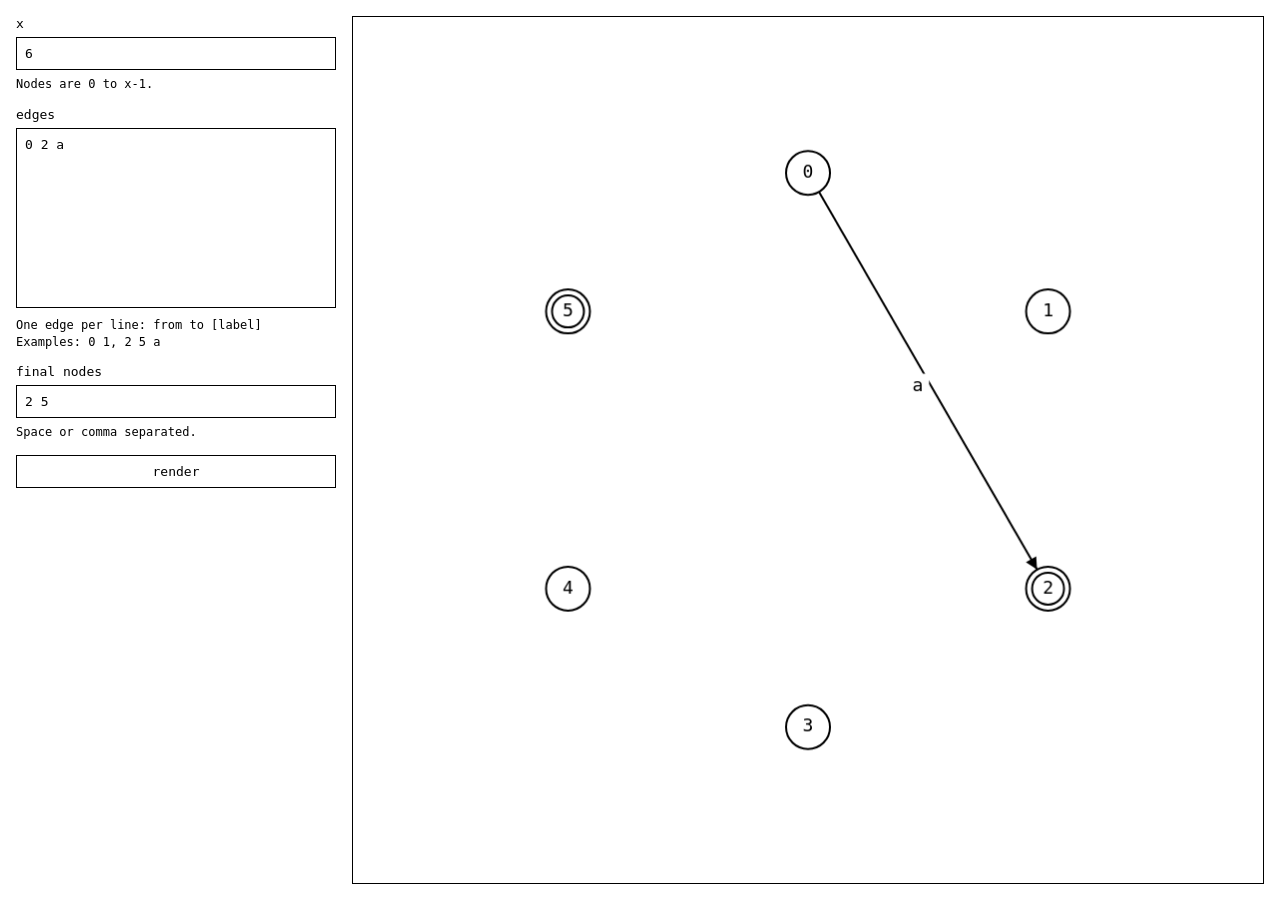
==== ui/index.html @ a3c1192a "change name of folder frontend -> ui" ====
<!doctype html>
<html lang="en">
<head>
  <meta charset="UTF-8" />
  <meta name="viewport" content="width=device-width, initial-scale=1.0" />
  <title>Minimal Graph Editor</title>
  <link rel="stylesheet" href="styles.css" />
</head>
<body>
  <div class="app">
    <div class="panel">
      <div class="field">
        <label for="nodeCount">x</label>
        <input id="nodeCount" type="number" min="1" value="6" />
        <div class="hint">Nodes are 0 to x-1.</div>
      </div>

      <div class="field">
        <label for="edgesInput">edges</label>
        <textarea id="edgesInput">0 2 a</textarea>
        <div class="hint">
          One edge per line: <code>from to [label]</code><br />
          Examples: <code>0 1</code>, <code>2 5 a</code>
        </div>
      </div>

      <div class="field">
        <label for="finalNodesInput">final nodes</label>
        <input id="finalNodesInput" type="text" value="2 5" />
        <div class="hint">Space or comma separated.</div>
      </div>

      <button id="renderBtn" type="button">render</button>
    </div>

    <div class="canvas-wrap">
      <canvas id="graphCanvas" width="1000" height="700"></canvas>
    </div>
  </div>

  <script src="script.js"></script>
</body>
</html>
---- ui/styles.css ----
* {
  box-sizing: border-box;
}

body {
  margin: 0;
  font-family: monospace;
  background: #fff;
  color: #000;
}

.app {
  display: flex;
  gap: 16px;
  padding: 16px;
  height: 100vh;
}

.panel {
  width: 320px;
  display: flex;
  flex-direction: column;
  gap: 14px;
}

.field label {
  display: block;
  margin-bottom: 6px;
}

input,
textarea,
button {
  width: 100%;
  border: 1px solid #000;
  background: #fff;
  color: #000;
  font: inherit;
  padding: 8px;
}

textarea {
  resize: none;
  min-height: 180px;
}

button {
  cursor: pointer;
}

.hint {
  margin-top: 6px;
  font-size: 12px;
  line-height: 1.4;
}

.canvas-wrap {
  flex: 1;
  min-width: 0;
  display: flex;
}

canvas {
  width: 100%;
  height: 100%;
  border: 1px solid #000;
  display: block;
  background: #fff;
}
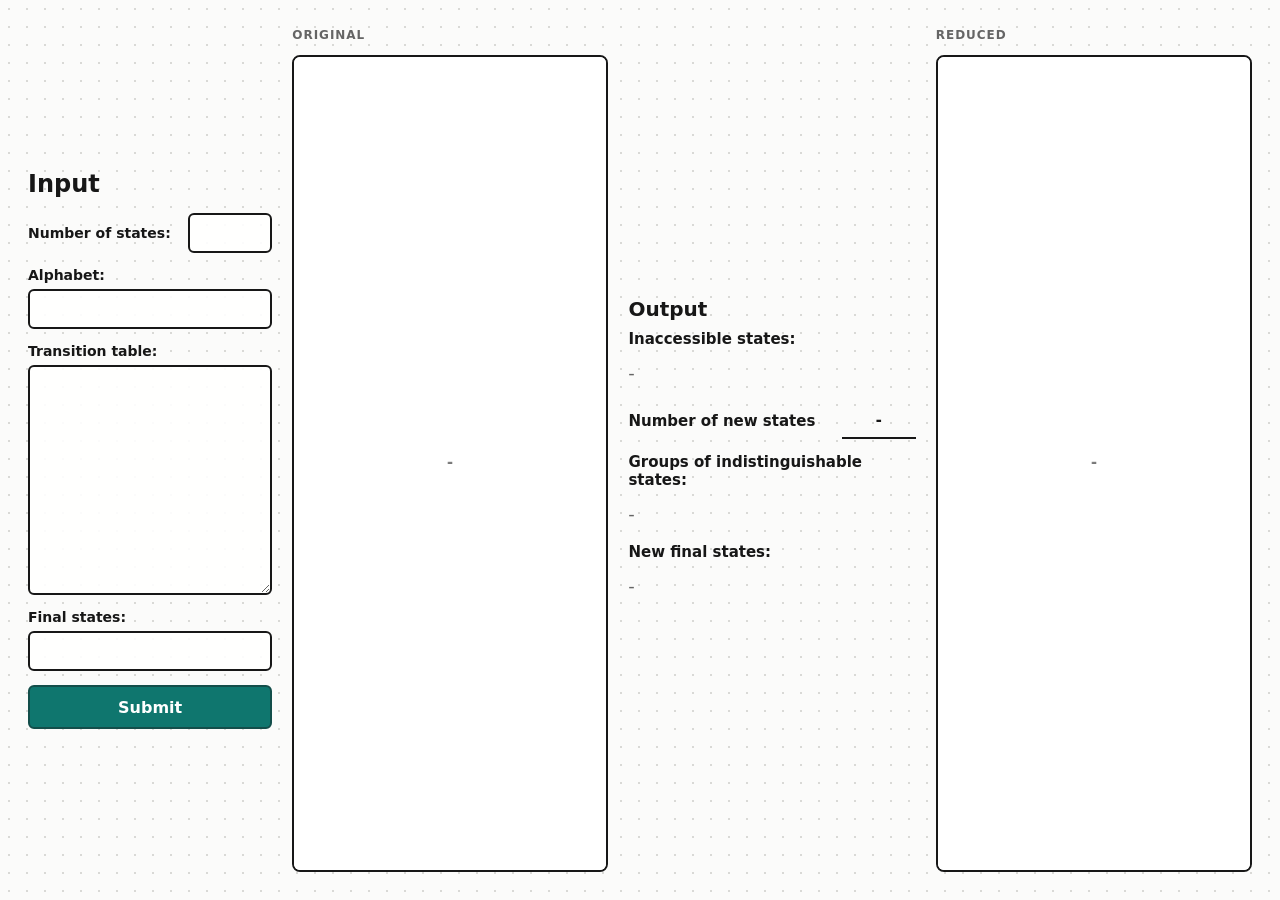
==== commit 11fb7503: "add: ui" ====
--- a/ui/index.html
+++ b/ui/index.html
@@ -3,41 +3,82 @@
 <head>
   <meta charset="UTF-8" />
   <meta name="viewport" content="width=device-width, initial-scale=1.0" />
-  <title>Minimal Graph Editor</title>
+  <title>DFA Reduction</title>
   <link rel="stylesheet" href="styles.css" />
 </head>
 <body>
-  <div class="app">
-    <div class="panel">
-      <div class="field">
-        <label for="nodeCount">x</label>
-        <input id="nodeCount" type="number" min="1" value="6" />
-        <div class="hint">Nodes are 0 to x-1.</div>
+  <main class="board">
+    <section class="input-panel panel" aria-labelledby="inputTitle">
+      <div class="panel-heading">
+        <h1 id="inputTitle">Input</h1>
       </div>
 
-      <div class="field">
-        <label for="edgesInput">edges</label>
-        <textarea id="edgesInput">0 2 a</textarea>
-        <div class="hint">
-          One edge per line: <code>from to [label]</code><br />
-          Examples: <code>0 1</code>, <code>2 5 a</code>
+      <form id="dfaForm" class="dfa-form">
+        <label class="field compact">
+          <span>Number of states:</span>
+          <input id="stateCount" name="stateCount" type="number" required />
+        </label>
+
+        <label class="field">
+          <span>Alphabet:</span>
+          <input id="alphabet" name="alphabet" type="text" required />
+        </label>
+
+        <label class="field">
+          <span>Transition table:</span>
+          <textarea id="transitionTable" name="transitionTable" spellcheck="false" required></textarea>
+        </label>
+
+        <label class="field">
+          <span>Final states:</span>
+          <input id="finalStates" name="finalStates" type="text" />
+        </label>
+
+        <button id="submitBtn" type="submit">Submit</button>
+      </form>
+    </section>
+
+    <section class="graph-panel panel" aria-labelledby="originalTitle">
+      <div class="panel-heading inline">
+        <p class="eyebrow">Original</p>
+      </div>
+      <canvas id="originalCanvas" width="720" height="720"></canvas>
+    </section>
+
+    <section class="output-panel panel" aria-labelledby="outputTitle">
+      <div class="panel-heading inline">
+        <h2 id="outputTitle">Output</h2>
+      </div>
+
+      <div class="result-stack">
+        <div class="result-block">
+          <span>Inaccessible states:</span>
+          <div id="inaccessibleStates" class="code-block empty">-</div>
+        </div>
+        <div class="result-row">
+          <span>Number of new states</span>
+          <strong id="newStateCount">-</strong>
+        </div>
+        <div class="result-block">
+          <span>Groups of indistinguishable states:</span>
+          <div id="groupsList" class="code-block empty">Submit a DFA to see groups.</div>
+        </div>
+        <div class="result-block">
+          <span>New final states:</span>
+          <div id="newFinalStates" class="code-block empty">-</div>
         </div>
       </div>
+    </section>
 
-      <div class="field">
-        <label for="finalNodesInput">final nodes</label>
-        <input id="finalNodesInput" type="text" value="2 5" />
-        <div class="hint">Space or comma separated.</div>
+    <section class="graph-panel panel" aria-labelledby="reducedTitle">
+      <div class="panel-heading inline">
+        <p class="eyebrow">Reduced</p>
       </div>
+      <canvas id="reducedCanvas" width="720" height="720"></canvas>
+    </section>
+  </main>
 
-      <button id="renderBtn" type="button">render</button>
-    </div>
-
-    <div class="canvas-wrap">
-      <canvas id="graphCanvas" width="1000" height="700"></canvas>
-    </div>
-  </div>
-
+  <script src="graph.js"></script>
   <script src="script.js"></script>
 </body>
-</html>+</html>
--- a/ui/styles.css
+++ b/ui/styles.css
@@ -2,68 +2,235 @@
   box-sizing: border-box;
 }
 
+:root {
+  --ink: #171717;
+  --muted: #656565;
+  --line: #cfcfcf;
+  --panel: rgba(255, 255, 255, 0.9);
+  --accent: #0f766e;
+  --accent-dark: #134e4a;
+  --danger: #b42318;
+}
+
 body {
   margin: 0;
-  font-family: monospace;
-  background: #fff;
-  color: #000;
-}
-
-.app {
+  min-height: 100vh;
+  font-family: Inter, ui-sans-serif, system-ui, -apple-system, BlinkMacSystemFont, "Segoe UI", sans-serif;
+  color: var(--ink);
+  background-color: #fbfbfa;
+  background-image: radial-gradient(#d9d9d6 1px, transparent 1px);
+  background-size: 18px 18px;
+}
+
+.board {
+  min-height: 100vh;
+  display: grid;
+  grid-template-columns: minmax(220px, 0.85fr) minmax(280px, 1.1fr) minmax(260px, 1fr) minmax(280px, 1.1fr);
+  gap: 20px;
+  padding: 28px;
+  align-items: stretch;
+}
+
+.panel {
+  min-width: 0;
+}
+
+.input-panel,
+.output-panel {
+  align-self: center;
+}
+
+.panel-heading {
+  margin-bottom: 16px;
+}
+
+.panel-heading.inline {
   display: flex;
-  gap: 16px;
-  padding: 16px;
-  height: 100vh;
-}
-
-.panel {
-  width: 320px;
+  align-items: baseline;
+  justify-content: space-between;
+  gap: 12px;
+  margin-bottom: 10px;
+}
+
+.eyebrow {
+  margin: 0 0 3px;
+  color: var(--muted);
+  font-size: 12px;
+  font-weight: 700;
+  letter-spacing: 0.08em;
+  text-transform: uppercase;
+}
+
+h1,
+h2 {
+  margin: 0;
+  font-size: 24px;
+  line-height: 1.1;
+}
+
+h2 {
+  font-size: 20px;
+}
+
+.dfa-form,
+.result-stack {
   display: flex;
   flex-direction: column;
   gap: 14px;
 }
 
-.field label {
-  display: block;
-  margin-bottom: 6px;
+.field {
+  display: grid;
+  gap: 6px;
+  font-size: 14px;
+  font-weight: 700;
+}
+
+.field.compact {
+  grid-template-columns: minmax(0, 1fr) 84px;
+  align-items: center;
+}
+
+.field.compact span {
+  grid-column: 1;
+}
+
+.field.compact input {
+  grid-column: 2;
 }
 
 input,
 textarea,
+button,
+.code-block {
+  width: 100%;
+  border: 2px solid var(--ink);
+  border-radius: 6px;
+  background: var(--panel);
+  color: var(--ink);
+  font: inherit;
+}
+
+input,
+textarea {
+  padding: 10px 11px;
+}
+
+textarea {
+  min-height: 230px;
+  resize: vertical;
+  font-family: "Cascadia Mono", Consolas, monospace;
+  line-height: 1.45;
+}
+
 button {
+  min-height: 44px;
+  padding: 10px 14px;
+  border-color: var(--accent-dark);
+  background: var(--accent);
+  color: #fff;
+  font-weight: 800;
+  cursor: pointer;
+}
+
+button:disabled {
+  cursor: wait;
+  opacity: 0.68;
+}
+
+.graph-panel {
+  display: flex;
+  flex-direction: column;
+  min-height: 560px;
+}
+
+canvas {
+  display: block;
   width: 100%;
-  border: 1px solid #000;
-  background: #fff;
-  color: #000;
-  font: inherit;
-  padding: 8px;
-}
-
-textarea {
-  resize: none;
-  min-height: 180px;
-}
-
-button {
-  cursor: pointer;
-}
-
-.hint {
-  margin-top: 6px;
-  font-size: 12px;
-  line-height: 1.4;
-}
-
-.canvas-wrap {
   flex: 1;
-  min-width: 0;
-  display: flex;
-}
-
-canvas {
-  width: 100%;
-  height: 100%;
-  border: 1px solid #000;
-  display: block;
-  background: #fff;
-}+  min-height: 520px;
+  border: 2px solid var(--ink);
+  border-radius: 8px;
+  background: rgba(255, 255, 255, 0.94);
+}
+
+.result-row,
+.result-block {
+  display: grid;
+  gap: 7px;
+  font-size: 15px;
+  font-weight: 700;
+}
+
+.result-row {
+  grid-template-columns: minmax(0, 1fr) auto;
+  align-items: center;
+}
+
+.result-row strong {
+  min-width: 74px;
+  padding: 8px 10px;
+  border-bottom: 2px solid var(--ink);
+  text-align: center;
+  font-family: "Cascadia Mono", Consolas, monospace;
+}
+
+.code-block {
+  min-height: 0;
+  padding: 4px 0 0;
+  border: 0;
+  border-radius: 0;
+  background: transparent;
+  white-space: pre-wrap;
+  font-family: "Cambria Math", Cambria, Georgia, serif;
+  font-size: 18px;
+  font-weight: 500;
+  line-height: 1.65;
+}
+
+.code-block.empty {
+  color: var(--muted);
+}
+
+.math-state {
+  font-style: italic;
+}
+
+.math-state sub {
+  font-style: normal;
+  font-size: 0.72em;
+}
+
+.math-set {
+  white-space: normal;
+}
+
+.math-symbol {
+  font-family: "Cambria Math", Cambria, Georgia, serif;
+}
+
+.error-text {
+  color: var(--danger);
+}
+
+@media (max-width: 1180px) {
+  .board {
+    grid-template-columns: minmax(230px, 0.9fr) minmax(320px, 1.2fr);
+  }
+
+  .output-panel {
+    align-self: stretch;
+  }
+}
+
+@media (max-width: 760px) {
+  .board {
+    grid-template-columns: 1fr;
+    padding: 18px;
+  }
+
+  .graph-panel,
+  canvas {
+    min-height: 420px;
+  }
+}
